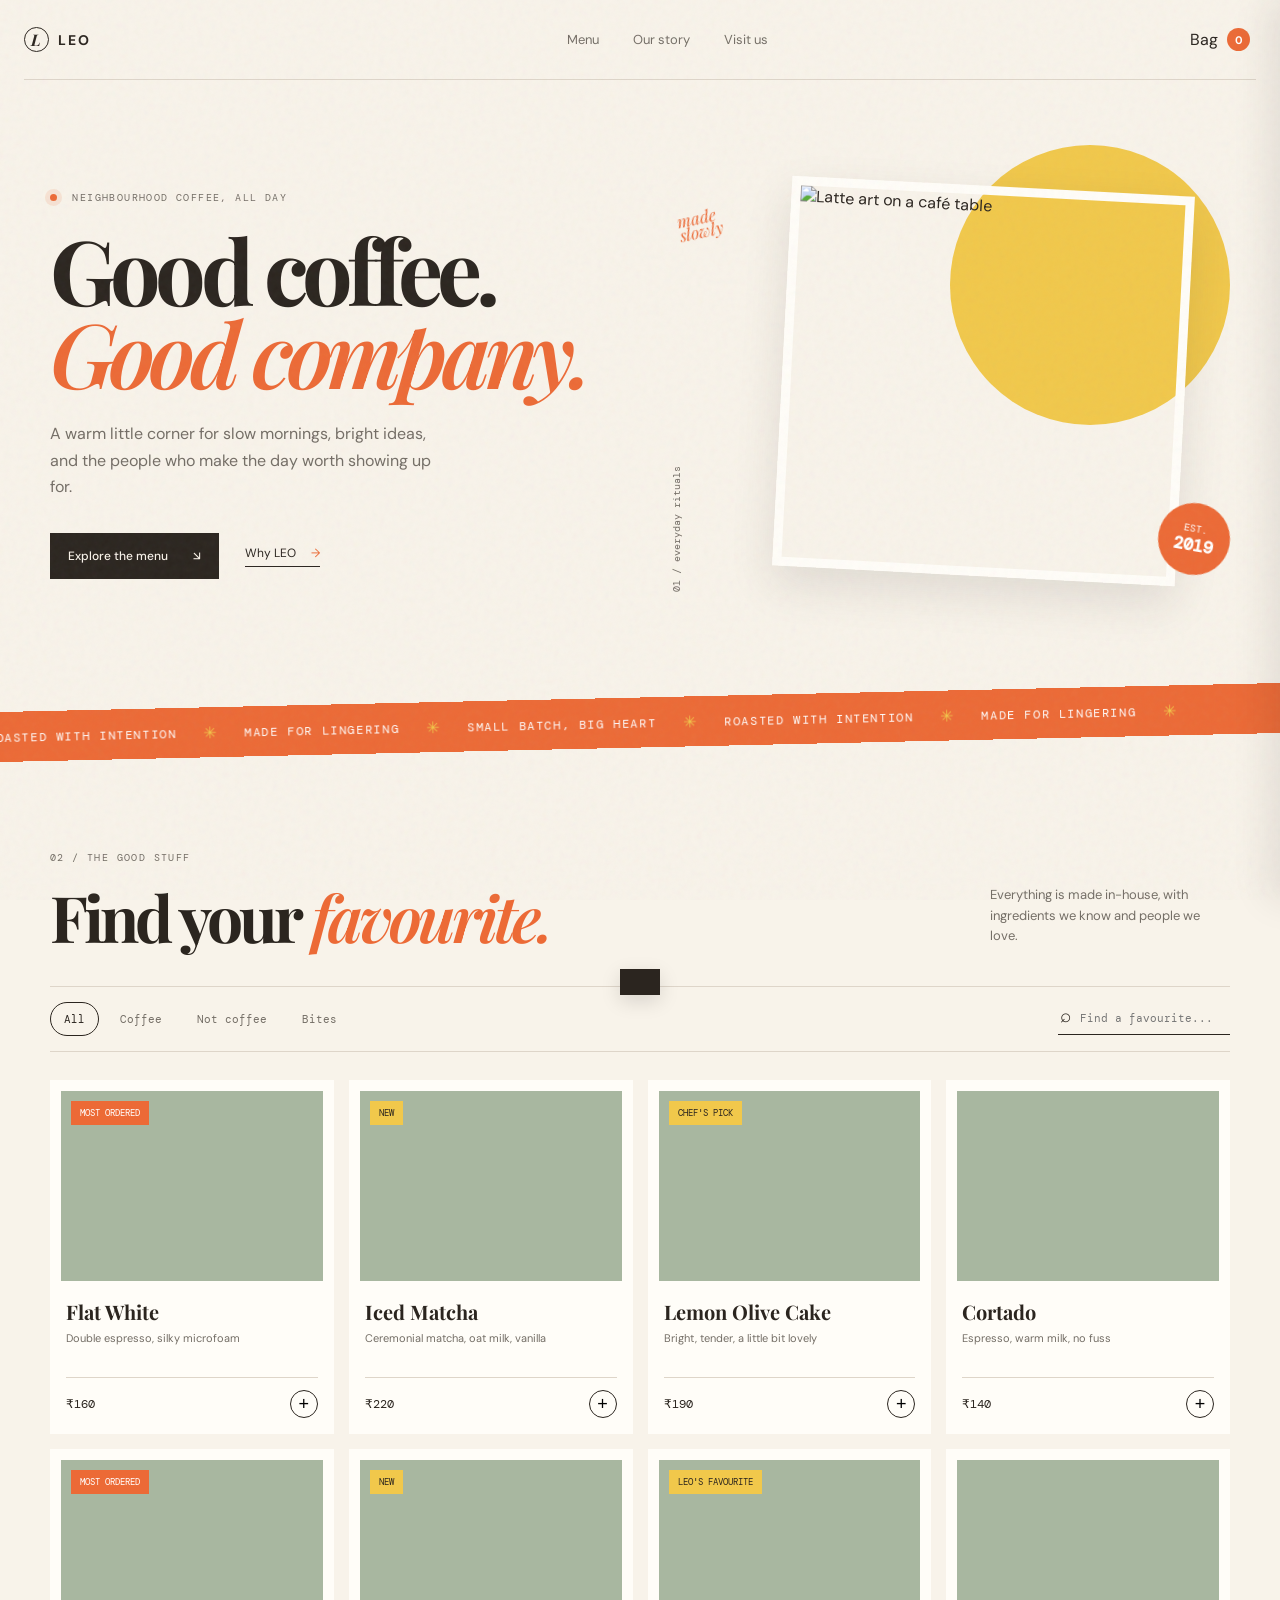
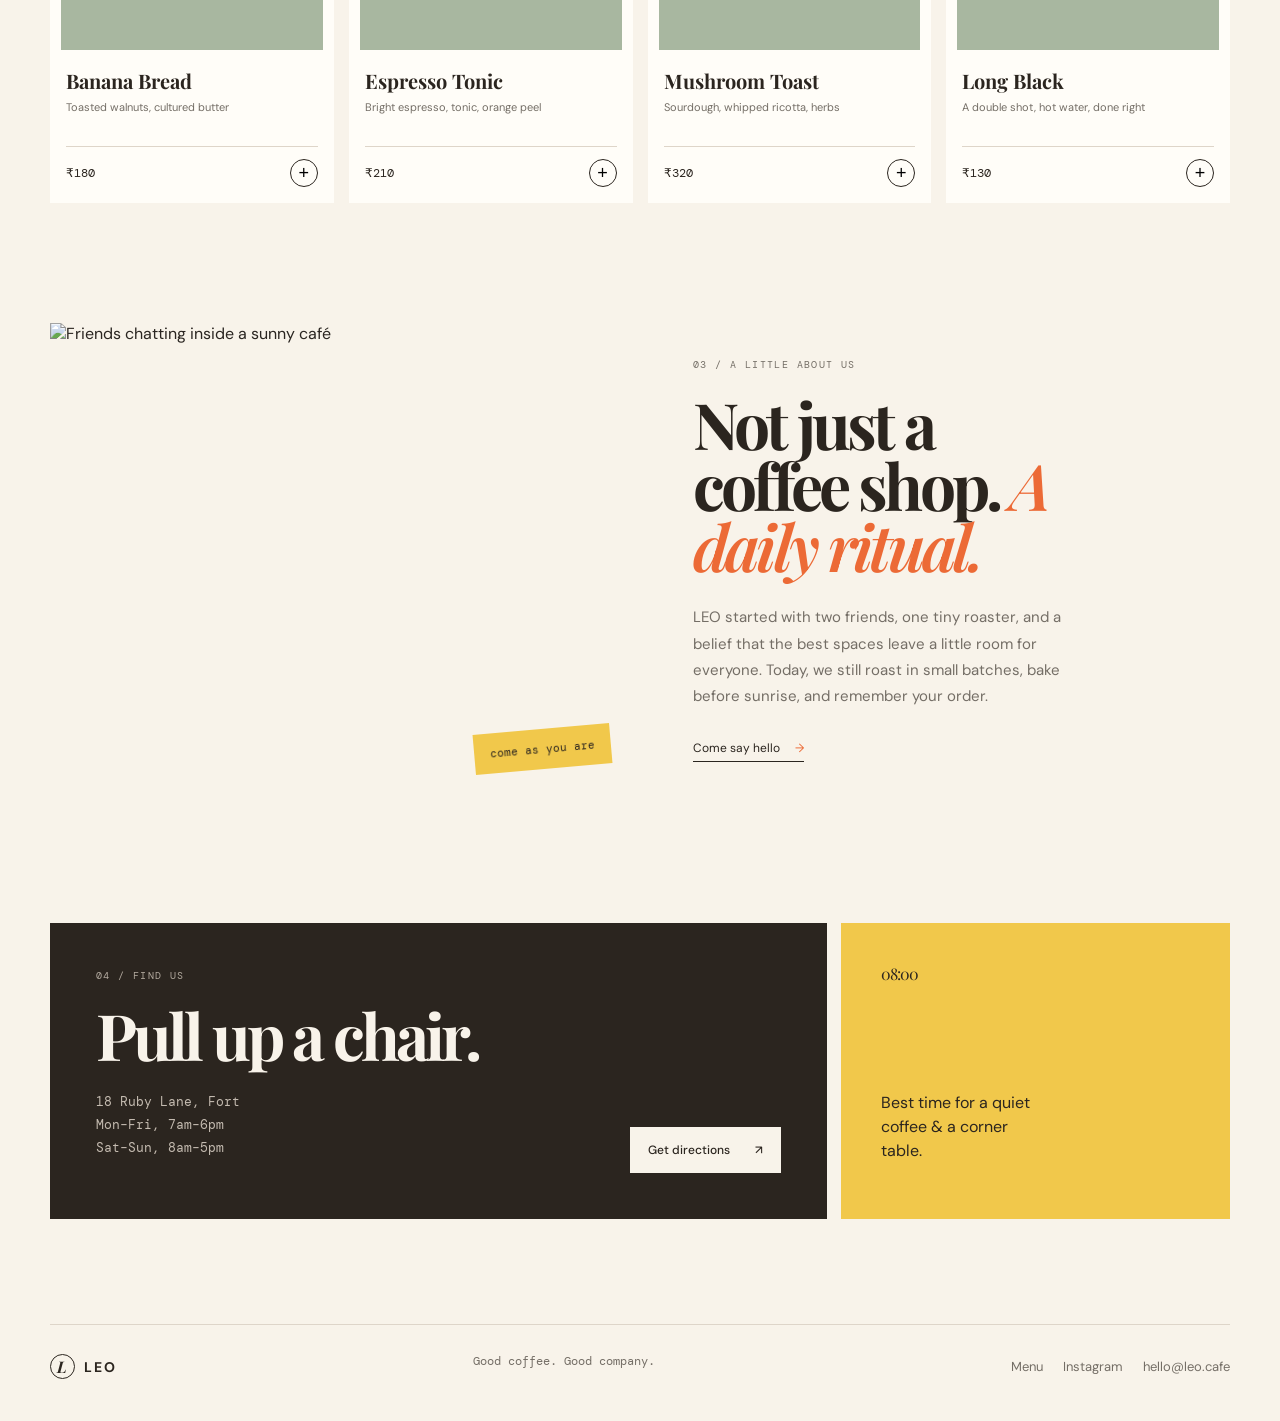
==== index.html @ 5a2927a9 "Build LEO cafe landing page" ====
<!doctype html>
<html lang="en">
<head>
  <meta charset="UTF-8" />
  <meta name="viewport" content="width=device-width, initial-scale=1.0" />
  <meta name="description" content="LEO — coffee, community, and well-made things." />
  <title>LEO — Coffee & good company</title>
  <link rel="preconnect" href="https://fonts.googleapis.com" />
  <link rel="preconnect" href="https://fonts.gstatic.com" crossorigin />
  <link href="https://fonts.googleapis.com/css2?family=DM+Mono:wght@400;500&family=DM+Sans:wght@400;500;600;700&family=Playfair+Display:wght@600;700;800&display=swap" rel="stylesheet" />
  <link rel="stylesheet" href="styles.css" />
</head>
<body>
  <div class="grain" aria-hidden="true"></div>
  <header class="site-header" id="top">
    <a class="brand" href="#top" aria-label="LEO home"><span class="brand-mark">L</span><span>LEO</span></a>
    <nav class="main-nav" aria-label="Main navigation">
      <a href="#menu">Menu</a><a href="#story">Our story</a><a href="#visit">Visit us</a>
    </nav>
    <button class="cart-button" id="cartButton" type="button" aria-label="Open order bag"><span>Bag</span><b id="cartCount">0</b></button>
  </header>

  <main>
    <section class="hero wrap">
      <div class="hero-copy reveal">
        <p class="eyebrow"><span class="pulse"></span> Neighbourhood coffee, all day</p>
        <h1>Good coffee.<br /><em>Good company.</em></h1>
        <p class="hero-intro">A warm little corner for slow mornings, bright ideas, and the people who make the day worth showing up for.</p>
        <div class="hero-actions"><a class="button button-dark" href="#menu">Explore the menu <span>↘</span></a><a class="text-link" href="#story">Why LEO <span>→</span></a></div>
      </div>
      <div class="hero-art reveal reveal-delay-1" aria-label="A latte and pastry at LEO">
        <div class="sun-disc"></div><div class="scribble scribble-one">made<br />slowly</div>
        <div class="hero-photo image-frame"><img src="https://images.unsplash.com/photo-1495474472287-4d71bcdd2085?auto=format&fit=crop&w=1000&q=85" alt="Latte art on a café table" /></div>
        <div class="hero-sticker">EST.<br /><strong>2019</strong></div>
        <div class="hero-caption">01 / everyday rituals</div>
      </div>
    </section>

    <section class="ticker" aria-label="LEO values"><div class="ticker-track"><span>Roasted with intention</span><i>✳</i><span>Made for lingering</span><i>✳</i><span>Small batch, big heart</span><i>✳</i><span>Roasted with intention</span><i>✳</i><span>Made for lingering</span><i>✳</i></div></section>

    <section class="menu-section wrap" id="menu">
      <div class="section-heading reveal"><div><p class="eyebrow">02 / The good stuff</p><h2>Find your <em>favourite.</em></h2></div><p class="section-note">Everything is made in-house, with ingredients we know and people we love.</p></div>
      <div class="menu-tools reveal reveal-delay-1"><div class="filters" role="group" aria-label="Filter menu"><button class="filter active" data-filter="all">All</button><button class="filter" data-filter="coffee">Coffee</button><button class="filter" data-filter="not-coffee">Not coffee</button><button class="filter" data-filter="bites">Bites</button></div><label class="search"><span>⌕</span><input id="searchInput" type="search" placeholder="Find a favourite..." aria-label="Search menu" /></label></div>
      <div class="menu-grid" id="menuGrid" aria-live="polite"></div>
      <div class="empty-state" id="emptyState" hidden><span>☕</span><h3>Nothing on that note.</h3><p>Try another search or browse everything.</p></div>
    </section>

    <section class="story wrap" id="story">
      <div class="story-photo reveal"><img src="https://images.unsplash.com/photo-1445116572660-236099ec97a0?auto=format&fit=crop&w=1200&q=85" alt="Friends chatting inside a sunny café" /><span class="photo-note">come as you are</span></div>
      <div class="story-copy reveal reveal-delay-1"><p class="eyebrow">03 / A little about us</p><h2>Not just a coffee shop. <em>A daily ritual.</em></h2><p>LEO started with two friends, one tiny roaster, and a belief that the best spaces leave a little room for everyone. Today, we still roast in small batches, bake before sunrise, and remember your order.</p><a class="text-link" href="#visit">Come say hello <span>→</span></a></div>
    </section>

    <section class="visit wrap" id="visit"><div class="visit-card reveal"><div><p class="eyebrow">04 / Find us</p><h2>Pull up a chair.</h2><p>18 Ruby Lane, Fort<br />Mon–Fri, 7am–6pm<br />Sat–Sun, 8am–5pm</p></div><a class="button button-light" href="https://maps.google.com" target="_blank" rel="noreferrer">Get directions <span>↗</span></a></div><div class="visit-aside reveal reveal-delay-1"><span class="big-number">08:00</span><p>Best time for a quiet coffee & a corner table.</p></div></section>
  </main>

  <footer class="site-footer wrap"><a class="brand" href="#top"><span class="brand-mark">L</span><span>LEO</span></a><p>Good coffee. Good company.</p><div class="footer-links"><a href="#menu">Menu</a><a href="#story">Instagram</a><a href="mailto:hello@leo.cafe">hello@leo.cafe</a></div></footer>

  <aside class="cart-drawer" id="cartDrawer" aria-label="Your order" aria-hidden="true"><div class="drawer-head"><div><p class="eyebrow">Your order</p><h2>Bag <span id="drawerCount">(0)</span></h2></div><button class="icon-button" id="closeCart" aria-label="Close order bag">×</button></div><div class="cart-items" id="cartItems"></div><div class="cart-empty" id="cartEmpty"><span>✦</span><p>Your bag is waiting<br />for something good.</p><a href="#menu" class="text-link" id="browseMenu">Browse menu →</a></div><div class="cart-footer" id="cartFooter"><div><span>Subtotal</span><strong id="cartTotal">₹0</strong></div><button class="button button-dark full" id="checkoutButton">Place demo order <span>→</span></button><small>Demo only — no payment will be taken.</small></div></aside><div class="overlay" id="overlay"></div><div class="toast" id="toast" role="status"></div>
  <script src="app.js"></script>
</body>
</html>
---- styles.css ----
:root{--ink:#2b251f;--cream:#f8f3ea;--paper:#fffdf8;--orange:#ec6a36;--yellow:#f1c84b;--sage:#a8b7a0;--muted:#746e66;--line:#ded5c9;--serif:'Playfair Display',Georgia,serif;--sans:'DM Sans',sans-serif;--mono:'DM Mono',monospace}*{box-sizing:border-box}html{scroll-behavior:smooth}body{margin:0;background:var(--cream);color:var(--ink);font-family:var(--sans);overflow-x:hidden}.grain{position:fixed;inset:0;pointer-events:none;opacity:.1;z-index:20;background-image:url("data:image/svg+xml,%3Csvg viewBox='0 0 180 180' xmlns='http://www.w3.org/2000/svg'%3E%3Cfilter id='n'%3E%3CfeTurbulence type='fractalNoise' baseFrequency='.8' numOctaves='4' stitchTiles='stitch'/%3E%3C/filter%3E%3Crect width='100%25' height='100%25' filter='url(%23n)' opacity='.45'/%3E%3C/svg%3E")}.wrap{width:min(1180px,calc(100% - 80px));margin:auto}.site-header{height:80px;width:min(1280px,calc(100% - 48px));margin:auto;display:flex;align-items:center;justify-content:space-between;border-bottom:1px solid var(--line);position:relative;z-index:2}.brand{display:flex;align-items:center;gap:9px;text-decoration:none;color:var(--ink);font-weight:700;letter-spacing:.13em;font-size:14px}.brand-mark{display:grid;place-items:center;border:1px solid var(--ink);width:25px;height:25px;border-radius:50%;font-family:var(--serif);font-size:16px;font-style:italic}.main-nav{display:flex;gap:34px;margin-left:60px}.main-nav a,.footer-links a{color:var(--muted);font-size:13px;text-decoration:none}.main-nav a:hover,.footer-links a:hover{color:var(--orange)}.cart-button{background:none;border:0;font:inherit;color:var(--ink);display:flex;gap:9px;align-items:center;cursor:pointer}.cart-button b{background:var(--orange);color:#fff;width:23px;height:23px;border-radius:50%;font-size:11px;display:grid;place-items:center}.hero{min-height:610px;display:grid;grid-template-columns:1fr 1fr;align-items:center;gap:60px}.eyebrow{font-family:var(--mono);font-size:10px;letter-spacing:.14em;text-transform:uppercase;color:var(--muted);margin:0 0 23px}.pulse{display:inline-block;width:7px;height:7px;background:var(--orange);border-radius:50%;margin-right:8px;box-shadow:0 0 0 5px rgba(236,106,54,.12);animation:pulse 2s infinite}@keyframes pulse{50%{box-shadow:0 0 0 8px rgba(236,106,54,0)}}h1,h2,h3,p{margin-top:0}h1{font-family:var(--serif);font-weight:700;font-size:clamp(60px,7vw,98px);line-height:.93;letter-spacing:-.065em;margin-bottom:28px}h1 em,h2 em{color:var(--orange);font-weight:600}.hero-intro{font-size:16px;line-height:1.65;max-width:390px;color:var(--muted);margin-bottom:33px}.hero-actions{display:flex;align-items:center;gap:26px}.button{display:inline-flex;align-items:center;justify-content:space-between;gap:25px;border:0;text-decoration:none;cursor:pointer;padding:15px 18px;font:500 12px var(--sans);transition:transform .25s,box-shadow .25s}.button:hover{transform:translateY(-3px);box-shadow:0 8px 20px #2b251f22}.button-dark{background:var(--ink);color:var(--cream)}.button-light{background:var(--cream);color:var(--ink)}.text-link{color:var(--ink);font-size:12px;text-decoration:none;border-bottom:1px solid var(--ink);padding-bottom:5px}.text-link span{margin-left:12px;color:var(--orange)}.hero-art{height:470px;position:relative}.hero-photo{width:72%;height:390px;position:absolute;right:8%;top:36px;transform:rotate(3deg)}.image-frame{overflow:hidden;border:9px solid var(--paper);box-shadow:0 18px 45px #2b251f1d}.image-frame img,.story-photo img{width:100%;height:100%;display:block;object-fit:cover}.sun-disc{position:absolute;width:280px;height:280px;background:var(--yellow);border-radius:50%;top:-5px;right:0}.hero-sticker{position:absolute;right:0;bottom:45px;background:var(--orange);color:#fff;padding:20px 16px;border-radius:50%;font:10px var(--mono);text-align:center;transform:rotate(10deg);line-height:1.2}.hero-sticker strong{font-size:17px}.hero-caption{position:absolute;bottom:15px;left:0;font:10px var(--mono);color:var(--muted);transform:rotate(-90deg);transform-origin:left top}.scribble{font-family:var(--serif);font-style:italic;color:var(--orange);font-size:17px;line-height:.85;position:absolute;left:8px;top:60px;z-index:1;transform:rotate(-12deg)}.ticker{overflow:hidden;background:var(--orange);color:#fff;padding:14px 0;transform:rotate(-1.3deg) scale(1.02);margin:8px 0 104px}.ticker-track{white-space:nowrap;display:flex;align-items:center;gap:26px;width:max-content;animation:marquee 35s linear infinite;font:12px var(--mono);text-transform:uppercase;letter-spacing:.12em}@keyframes marquee{to{transform:translateX(-50%)}}.ticker i{font-style:normal;color:var(--yellow);font-size:16px}.menu-section{padding-bottom:120px}.section-heading{display:flex;justify-content:space-between;align-items:end;margin-bottom:38px}.section-heading h2,.story-copy h2,.visit-card h2{font-family:var(--serif);font-size:clamp(40px,5vw,66px);letter-spacing:-.06em;line-height:.95;margin:0}.section-note{width:240px;color:var(--muted);font-size:13px;line-height:1.55;margin:0 0 2px}.menu-tools{display:flex;align-items:center;justify-content:space-between;border-top:1px solid var(--line);border-bottom:1px solid var(--line);padding:15px 0;margin-bottom:28px}.filters{display:flex;gap:7px;flex-wrap:wrap}.filter{border:1px solid transparent;background:transparent;padding:9px 13px;color:var(--muted);font:11px var(--mono);cursor:pointer}.filter.active,.filter:hover{border-color:var(--ink);color:var(--ink);border-radius:30px}.search{border-bottom:1px solid var(--ink);padding:8px 2px;display:flex;gap:7px}.search span{font-size:19px;line-height:12px}.search input{border:0;outline:0;background:transparent;font:11px var(--mono);width:150px}.menu-grid{display:grid;grid-template-columns:repeat(4,1fr);gap:15px}.menu-card{background:var(--paper);padding:11px;position:relative;transition:transform .25s,box-shadow .25s;animation:cardIn .45s both}.menu-card:hover{transform:translateY(-7px);box-shadow:0 15px 28px #2b251f12}@keyframes cardIn{from{opacity:0;transform:translateY(10px)}to{opacity:1;transform:none}}.card-image{height:190px;overflow:hidden;position:relative;background:var(--sage)}.card-image img{width:100%;height:100%;object-fit:cover;transition:transform .5s}.menu-card:hover .card-image img{transform:scale(1.06)}.tag{position:absolute;top:10px;left:10px;background:var(--yellow);padding:6px 9px;font:9px var(--mono);text-transform:uppercase}.tag.orange{background:var(--orange);color:#fff}.card-details{padding:17px 5px 5px}.card-details h3{font-family:var(--serif);font-size:20px;margin-bottom:6px}.card-details p{font-size:11px;color:var(--muted);min-height:32px;margin-bottom:14px;line-height:1.4}.card-bottom{display:flex;align-items:center;justify-content:space-between;border-top:1px solid var(--line);padding-top:12px}.price{font:12px var(--mono)}.add-button{border:1px solid var(--ink);border-radius:50%;background:transparent;width:28px;height:28px;cursor:pointer;font-size:18px;line-height:1;transition:background .2s,color .2s}.add-button:hover{background:var(--ink);color:var(--cream)}.empty-state{text-align:center;padding:60px;color:var(--muted)}.empty-state span{font-size:24px}.empty-state h3{font:25px var(--serif);color:var(--ink);margin:10px}.story{display:grid;grid-template-columns:1fr 1fr;gap:9%;align-items:center;padding-bottom:130px}.story-photo{height:470px;position:relative}.story-photo img{filter:saturate(.75)}.photo-note{position:absolute;bottom:24px;right:-24px;background:var(--yellow);padding:13px 16px;font:11px var(--mono);transform:rotate(-5deg)}.story-copy{max-width:400px}.story-copy h2{margin-bottom:28px}.story-copy>p:not(.eyebrow){color:var(--muted);line-height:1.75;font-size:15px;margin-bottom:27px}.visit{display:grid;grid-template-columns:2fr 1fr;gap:14px;padding-bottom:105px}.visit-card{background:var(--ink);color:var(--cream);padding:46px;display:flex;justify-content:space-between;align-items:end;min-height:280px}.visit-card .eyebrow{color:#b3aa9f}.visit-card h2{margin-bottom:24px}.visit-card p:not(.eyebrow){font:13px var(--mono);line-height:1.8;color:#c4bbb0}.visit-aside{background:var(--yellow);padding:40px;display:flex;flex-direction:column;justify-content:space-between}.big-number{font:clamp(40px,5vw,66px);font-family:var(--serif);letter-spacing:-.06em}.visit-aside p{font:13px;line-height:1.5;max-width:170px}.site-footer{border-top:1px solid var(--line);padding:28px 0 40px;display:flex;align-items:center;justify-content:space-between}.site-footer p{font:12px var(--mono);color:var(--muted)}.footer-links{display:flex;gap:20px}.cart-drawer{position:fixed;z-index:30;right:0;top:0;height:100vh;width:min(420px,100%);background:var(--paper);padding:35px;transform:translateX(100%);transition:transform .4s cubic-bezier(.2,.8,.2,1);box-shadow:-12px 0 35px #2b251f18;display:flex;flex-direction:column}.cart-drawer.open{transform:none}.overlay{position:fixed;inset:0;background:#2b251f88;z-index:29;opacity:0;pointer-events:none;transition:opacity .3s}.overlay.open{opacity:1;pointer-events:auto}.drawer-head{display:flex;justify-content:space-between;border-bottom:1px solid var(--line);padding-bottom:20px}.drawer-head .eyebrow{margin-bottom:8px}.drawer-head h2{font:32px var(--serif);margin:0}.drawer-head h2 span{font:11px var(--mono);color:var(--muted)}.icon-button{border:0;background:none;font-size:30px;cursor:pointer;color:var(--ink);align-self:start}.cart-items{overflow:auto}.cart-line{display:grid;grid-template-columns:1fr auto auto;gap:12px;align-items:center;padding:18px 0;border-bottom:1px solid var(--line)}.cart-line strong{font:16px var(--serif)}.cart-line small{display:block;color:var(--muted);font-size:11px;margin-top:3px}.qty{display:flex;align-items:center;gap:7px}.qty button{border:1px solid var(--line);background:none;border-radius:50%;width:22px;height:22px;cursor:pointer}.cart-empty{margin:auto;text-align:center;color:var(--muted);font-size:14px;line-height:1.6}.cart-empty span{font-size:30px;color:var(--orange)}.cart-footer{border-top:1px solid var(--line);padding-top:19px}.cart-footer>div{display:flex;justify-content:space-between;margin-bottom:17px;font-size:13px}.cart-footer strong{font:20px var(--serif)}.full{width:100%;margin-bottom:10px}.cart-footer small{display:block;text-align:center;color:var(--muted);font-size:10px}.toast{position:fixed;z-index:50;bottom:25px;left:50%;background:var(--ink);color:var(--cream);padding:13px 20px;font-size:12px;transform:translate(-50%,120px);transition:transform .35s;box-shadow:0 6px 20px #0002}.toast.show{transform:translate(-50%,0)}.reveal{opacity:0;transform:translateY(22px);animation:reveal .8s forwards}.reveal-delay-1{animation-delay:.16s}@keyframes reveal{to{opacity:1;transform:none}}
@media(max-width:800px){.wrap{width:min(100% - 36px,600px)}.site-header{width:calc(100% - 36px);height:68px}.main-nav{display:none}.hero{display:block;padding-top:70px;min-height:auto}.hero-copy{margin-bottom:55px}.hero-art{height:400px}.hero-photo{height:330px;width:78%;right:8%}.sun-disc{width:220px;height:220px}.ticker{margin:50px 0 70px}.section-heading{display:block}.section-note{margin-top:20px;width:auto}.menu-tools{display:block}.search{margin-top:15px;width:max-content}.menu-grid{grid-template-columns:repeat(2,1fr)}.card-image{height:145px}.story{display:flex;flex-direction:column;padding-bottom:80px;gap:40px}.story-photo{width:100%;height:370px}.story-copy{max-width:none}.visit{display:block;padding-bottom:70px}.visit-card{min-height:300px;padding:30px;display:block}.visit-card .button{margin-top:26px}.visit-aside{min-height:180px}.site-footer{display:grid;gap:20px}.footer-links{flex-wrap:wrap}.cart-drawer{padding:25px}.section-heading h2{font-size:48px}}
@media(max-width:460px){h1{font-size:58px}.hero-art{height:330px}.hero-photo{height:270px}.menu-grid{gap:9px}.menu-card{padding:7px}.card-image{height:125px}.card-details{padding:13px 3px 3px}.card-details h3{font-size:17px}.card-details p{font-size:10px}.filter{padding:7px 9px}.visit-card{padding:25px}.site-footer p{order:3}}
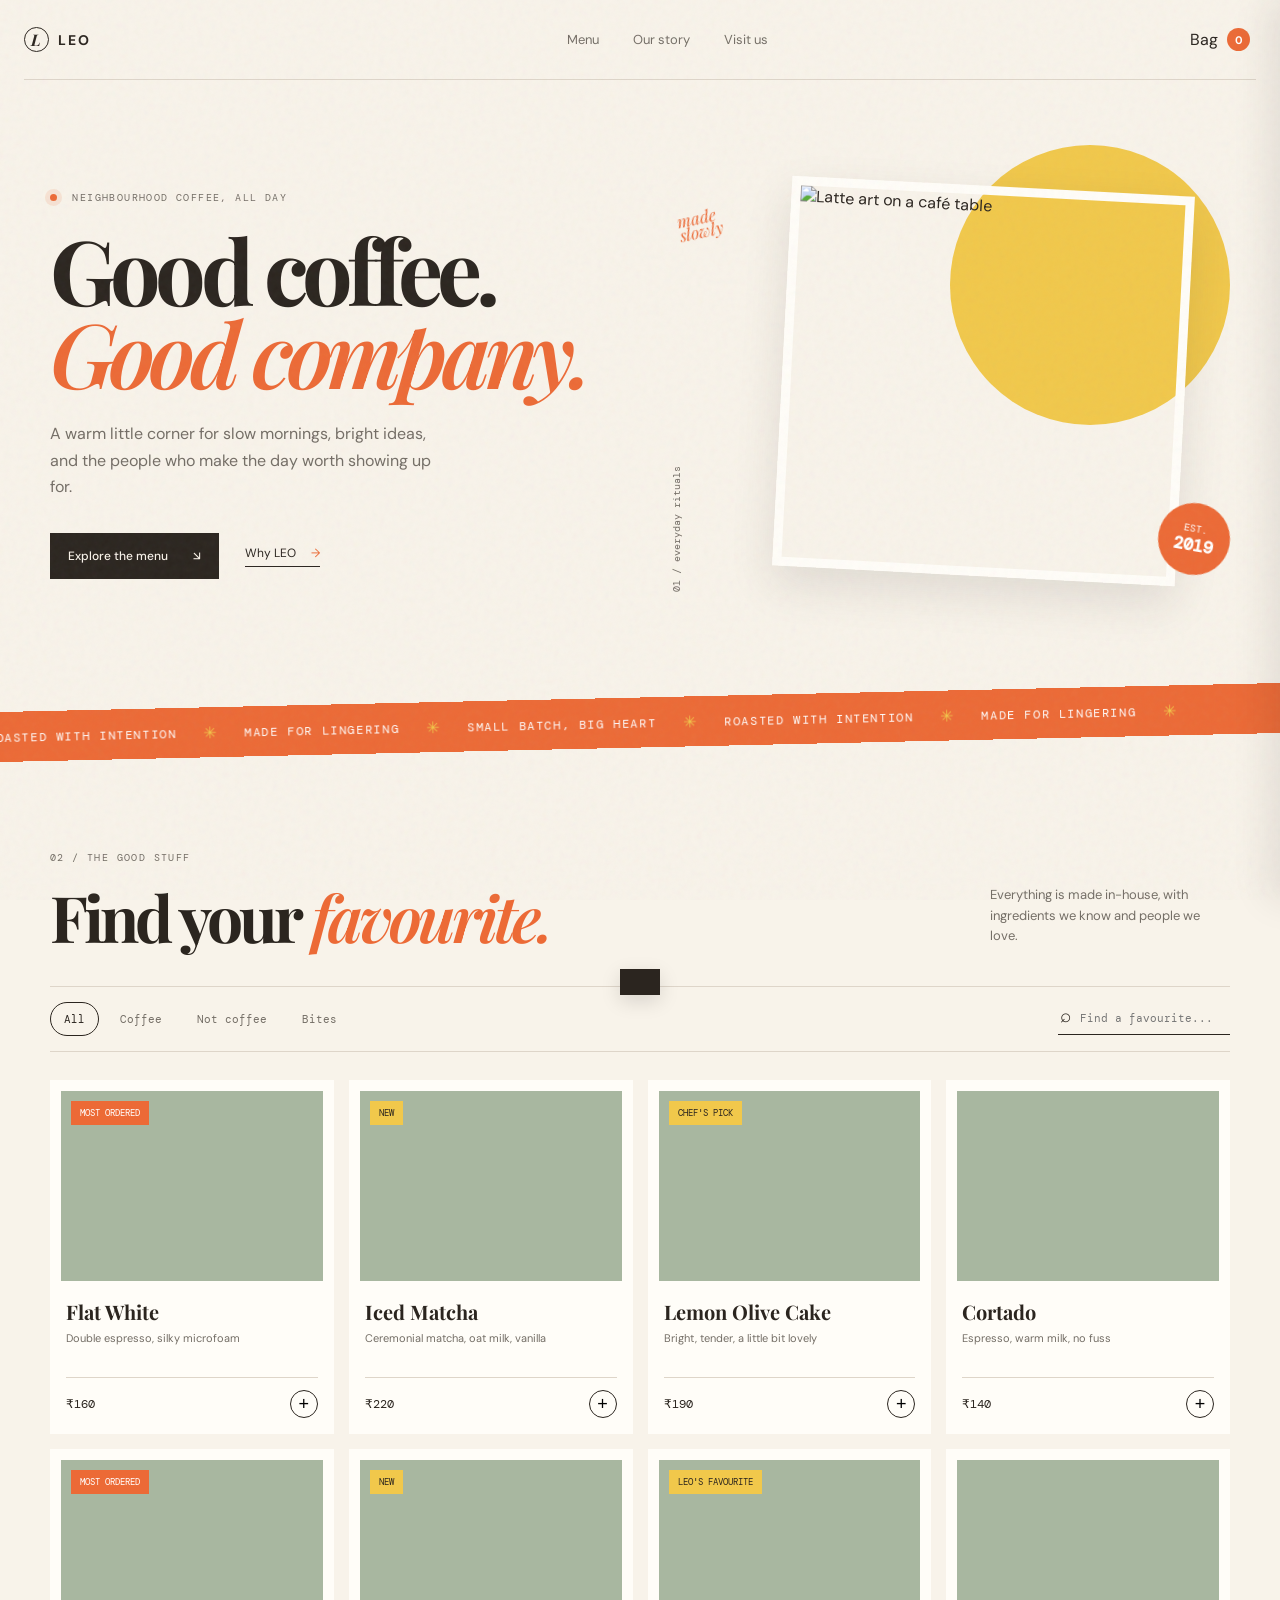
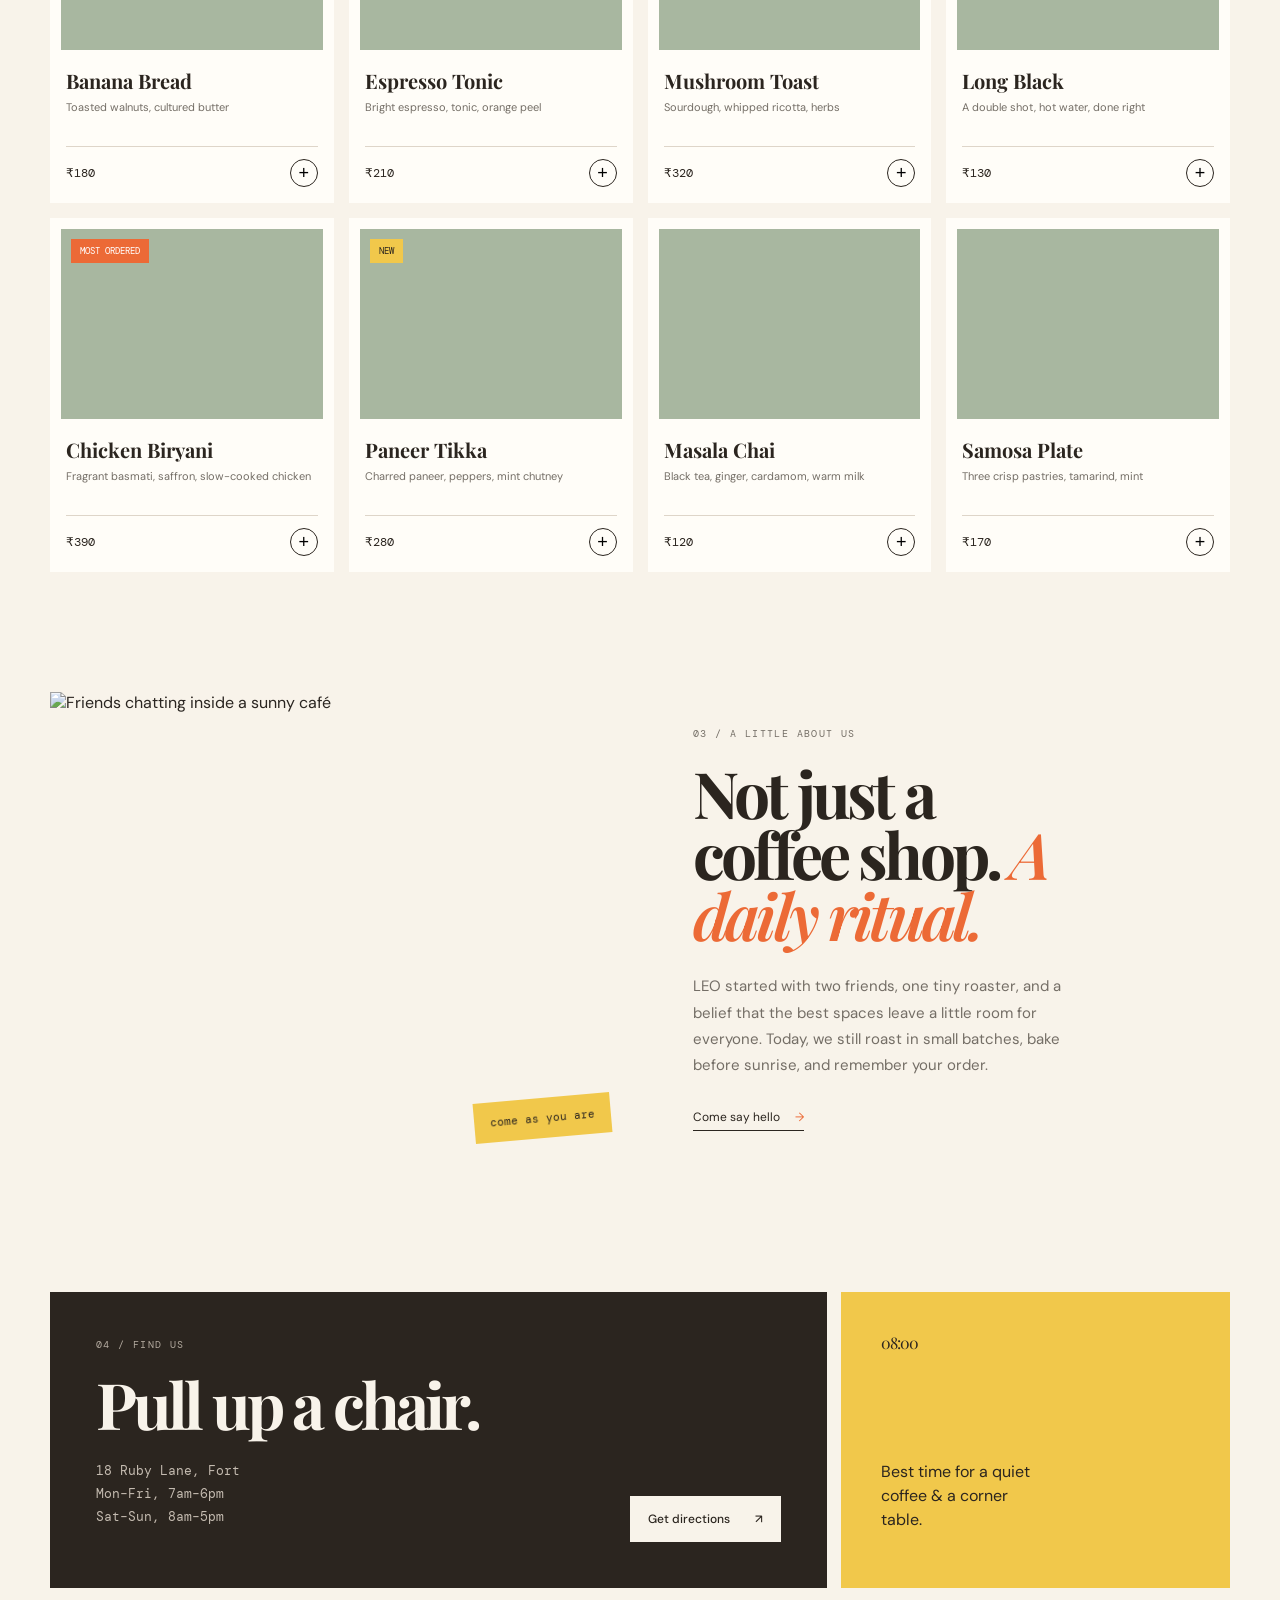
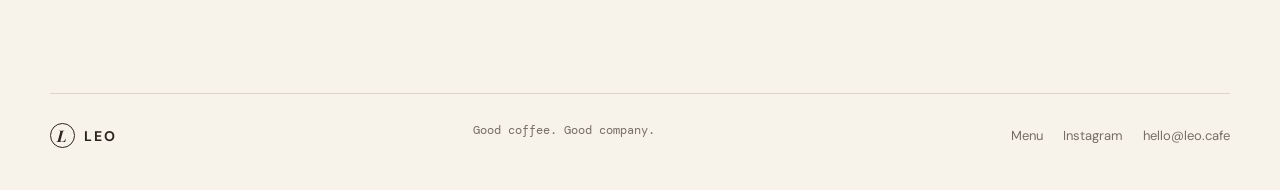
==== commit b10b8dba: "Add biryani menu and checkout demo" ====
--- a/index.html
+++ b/index.html
@@ -55,7 +55,7 @@
 
   <footer class="site-footer wrap"><a class="brand" href="#top"><span class="brand-mark">L</span><span>LEO</span></a><p>Good coffee. Good company.</p><div class="footer-links"><a href="#menu">Menu</a><a href="#story">Instagram</a><a href="mailto:hello@leo.cafe">hello@leo.cafe</a></div></footer>
 
-  <aside class="cart-drawer" id="cartDrawer" aria-label="Your order" aria-hidden="true"><div class="drawer-head"><div><p class="eyebrow">Your order</p><h2>Bag <span id="drawerCount">(0)</span></h2></div><button class="icon-button" id="closeCart" aria-label="Close order bag">×</button></div><div class="cart-items" id="cartItems"></div><div class="cart-empty" id="cartEmpty"><span>✦</span><p>Your bag is waiting<br />for something good.</p><a href="#menu" class="text-link" id="browseMenu">Browse menu →</a></div><div class="cart-footer" id="cartFooter"><div><span>Subtotal</span><strong id="cartTotal">₹0</strong></div><button class="button button-dark full" id="checkoutButton">Place demo order <span>→</span></button><small>Demo only — no payment will be taken.</small></div></aside><div class="overlay" id="overlay"></div><div class="toast" id="toast" role="status"></div>
+  <aside class="cart-drawer" id="cartDrawer" aria-label="Your order" aria-hidden="true"><div class="drawer-head"><div><p class="eyebrow">Your order</p><h2>Bag <span id="drawerCount">(0)</span></h2></div><button class="icon-button" id="closeCart" aria-label="Close order bag">×</button></div><div class="cart-items" id="cartItems"></div><div class="cart-empty" id="cartEmpty"><span>✦</span><p>Your bag is waiting<br />for something good.</p><a href="#menu" class="text-link" id="browseMenu">Browse menu →</a></div><form class="cart-footer" id="cartFooter"><div><span>Subtotal</span><strong id="cartTotal">₹0</strong></div><div class="checkout-fields"><label>Full name<input id="customerName" name="name" autocomplete="name" required placeholder="Your name" /></label><label>Phone number<input id="customerPhone" name="phone" type="tel" autocomplete="tel" required placeholder="10-digit number" pattern="[0-9 +()-]{10,}" /></label><label>Order type<select id="orderType" name="orderType"><option>Pickup at LEO</option><option>Local delivery</option></select></label><label>Payment method<select id="paymentMethod" name="paymentMethod"><option>Demo card payment</option><option>UPI demo</option><option>Pay at counter</option></select></label></div><button class="button button-dark full" id="checkoutButton" type="submit">Continue to payment <span>→</span></button><small>Demo checkout — no real payment is taken from this static preview.</small></form></aside><div class="overlay" id="overlay"></div><div class="toast" id="toast" role="status"></div>
   <script src="app.js"></script>
 </body>
 </html>
--- a/styles.css
+++ b/styles.css
@@ -1,3 +1,5 @@
 :root{--ink:#2b251f;--cream:#f8f3ea;--paper:#fffdf8;--orange:#ec6a36;--yellow:#f1c84b;--sage:#a8b7a0;--muted:#746e66;--line:#ded5c9;--serif:'Playfair Display',Georgia,serif;--sans:'DM Sans',sans-serif;--mono:'DM Mono',monospace}*{box-sizing:border-box}html{scroll-behavior:smooth}body{margin:0;background:var(--cream);color:var(--ink);font-family:var(--sans);overflow-x:hidden}.grain{position:fixed;inset:0;pointer-events:none;opacity:.1;z-index:20;background-image:url("data:image/svg+xml,%3Csvg viewBox='0 0 180 180' xmlns='http://www.w3.org/2000/svg'%3E%3Cfilter id='n'%3E%3CfeTurbulence type='fractalNoise' baseFrequency='.8' numOctaves='4' stitchTiles='stitch'/%3E%3C/filter%3E%3Crect width='100%25' height='100%25' filter='url(%23n)' opacity='.45'/%3E%3C/svg%3E")}.wrap{width:min(1180px,calc(100% - 80px));margin:auto}.site-header{height:80px;width:min(1280px,calc(100% - 48px));margin:auto;display:flex;align-items:center;justify-content:space-between;border-bottom:1px solid var(--line);position:relative;z-index:2}.brand{display:flex;align-items:center;gap:9px;text-decoration:none;color:var(--ink);font-weight:700;letter-spacing:.13em;font-size:14px}.brand-mark{display:grid;place-items:center;border:1px solid var(--ink);width:25px;height:25px;border-radius:50%;font-family:var(--serif);font-size:16px;font-style:italic}.main-nav{display:flex;gap:34px;margin-left:60px}.main-nav a,.footer-links a{color:var(--muted);font-size:13px;text-decoration:none}.main-nav a:hover,.footer-links a:hover{color:var(--orange)}.cart-button{background:none;border:0;font:inherit;color:var(--ink);display:flex;gap:9px;align-items:center;cursor:pointer}.cart-button b{background:var(--orange);color:#fff;width:23px;height:23px;border-radius:50%;font-size:11px;display:grid;place-items:center}.hero{min-height:610px;display:grid;grid-template-columns:1fr 1fr;align-items:center;gap:60px}.eyebrow{font-family:var(--mono);font-size:10px;letter-spacing:.14em;text-transform:uppercase;color:var(--muted);margin:0 0 23px}.pulse{display:inline-block;width:7px;height:7px;background:var(--orange);border-radius:50%;margin-right:8px;box-shadow:0 0 0 5px rgba(236,106,54,.12);animation:pulse 2s infinite}@keyframes pulse{50%{box-shadow:0 0 0 8px rgba(236,106,54,0)}}h1,h2,h3,p{margin-top:0}h1{font-family:var(--serif);font-weight:700;font-size:clamp(60px,7vw,98px);line-height:.93;letter-spacing:-.065em;margin-bottom:28px}h1 em,h2 em{color:var(--orange);font-weight:600}.hero-intro{font-size:16px;line-height:1.65;max-width:390px;color:var(--muted);margin-bottom:33px}.hero-actions{display:flex;align-items:center;gap:26px}.button{display:inline-flex;align-items:center;justify-content:space-between;gap:25px;border:0;text-decoration:none;cursor:pointer;padding:15px 18px;font:500 12px var(--sans);transition:transform .25s,box-shadow .25s}.button:hover{transform:translateY(-3px);box-shadow:0 8px 20px #2b251f22}.button-dark{background:var(--ink);color:var(--cream)}.button-light{background:var(--cream);color:var(--ink)}.text-link{color:var(--ink);font-size:12px;text-decoration:none;border-bottom:1px solid var(--ink);padding-bottom:5px}.text-link span{margin-left:12px;color:var(--orange)}.hero-art{height:470px;position:relative}.hero-photo{width:72%;height:390px;position:absolute;right:8%;top:36px;transform:rotate(3deg)}.image-frame{overflow:hidden;border:9px solid var(--paper);box-shadow:0 18px 45px #2b251f1d}.image-frame img,.story-photo img{width:100%;height:100%;display:block;object-fit:cover}.sun-disc{position:absolute;width:280px;height:280px;background:var(--yellow);border-radius:50%;top:-5px;right:0}.hero-sticker{position:absolute;right:0;bottom:45px;background:var(--orange);color:#fff;padding:20px 16px;border-radius:50%;font:10px var(--mono);text-align:center;transform:rotate(10deg);line-height:1.2}.hero-sticker strong{font-size:17px}.hero-caption{position:absolute;bottom:15px;left:0;font:10px var(--mono);color:var(--muted);transform:rotate(-90deg);transform-origin:left top}.scribble{font-family:var(--serif);font-style:italic;color:var(--orange);font-size:17px;line-height:.85;position:absolute;left:8px;top:60px;z-index:1;transform:rotate(-12deg)}.ticker{overflow:hidden;background:var(--orange);color:#fff;padding:14px 0;transform:rotate(-1.3deg) scale(1.02);margin:8px 0 104px}.ticker-track{white-space:nowrap;display:flex;align-items:center;gap:26px;width:max-content;animation:marquee 35s linear infinite;font:12px var(--mono);text-transform:uppercase;letter-spacing:.12em}@keyframes marquee{to{transform:translateX(-50%)}}.ticker i{font-style:normal;color:var(--yellow);font-size:16px}.menu-section{padding-bottom:120px}.section-heading{display:flex;justify-content:space-between;align-items:end;margin-bottom:38px}.section-heading h2,.story-copy h2,.visit-card h2{font-family:var(--serif);font-size:clamp(40px,5vw,66px);letter-spacing:-.06em;line-height:.95;margin:0}.section-note{width:240px;color:var(--muted);font-size:13px;line-height:1.55;margin:0 0 2px}.menu-tools{display:flex;align-items:center;justify-content:space-between;border-top:1px solid var(--line);border-bottom:1px solid var(--line);padding:15px 0;margin-bottom:28px}.filters{display:flex;gap:7px;flex-wrap:wrap}.filter{border:1px solid transparent;background:transparent;padding:9px 13px;color:var(--muted);font:11px var(--mono);cursor:pointer}.filter.active,.filter:hover{border-color:var(--ink);color:var(--ink);border-radius:30px}.search{border-bottom:1px solid var(--ink);padding:8px 2px;display:flex;gap:7px}.search span{font-size:19px;line-height:12px}.search input{border:0;outline:0;background:transparent;font:11px var(--mono);width:150px}.menu-grid{display:grid;grid-template-columns:repeat(4,1fr);gap:15px}.menu-card{background:var(--paper);padding:11px;position:relative;transition:transform .25s,box-shadow .25s;animation:cardIn .45s both}.menu-card:hover{transform:translateY(-7px);box-shadow:0 15px 28px #2b251f12}@keyframes cardIn{from{opacity:0;transform:translateY(10px)}to{opacity:1;transform:none}}.card-image{height:190px;overflow:hidden;position:relative;background:var(--sage)}.card-image img{width:100%;height:100%;object-fit:cover;transition:transform .5s}.menu-card:hover .card-image img{transform:scale(1.06)}.tag{position:absolute;top:10px;left:10px;background:var(--yellow);padding:6px 9px;font:9px var(--mono);text-transform:uppercase}.tag.orange{background:var(--orange);color:#fff}.card-details{padding:17px 5px 5px}.card-details h3{font-family:var(--serif);font-size:20px;margin-bottom:6px}.card-details p{font-size:11px;color:var(--muted);min-height:32px;margin-bottom:14px;line-height:1.4}.card-bottom{display:flex;align-items:center;justify-content:space-between;border-top:1px solid var(--line);padding-top:12px}.price{font:12px var(--mono)}.add-button{border:1px solid var(--ink);border-radius:50%;background:transparent;width:28px;height:28px;cursor:pointer;font-size:18px;line-height:1;transition:background .2s,color .2s}.add-button:hover{background:var(--ink);color:var(--cream)}.empty-state{text-align:center;padding:60px;color:var(--muted)}.empty-state span{font-size:24px}.empty-state h3{font:25px var(--serif);color:var(--ink);margin:10px}.story{display:grid;grid-template-columns:1fr 1fr;gap:9%;align-items:center;padding-bottom:130px}.story-photo{height:470px;position:relative}.story-photo img{filter:saturate(.75)}.photo-note{position:absolute;bottom:24px;right:-24px;background:var(--yellow);padding:13px 16px;font:11px var(--mono);transform:rotate(-5deg)}.story-copy{max-width:400px}.story-copy h2{margin-bottom:28px}.story-copy>p:not(.eyebrow){color:var(--muted);line-height:1.75;font-size:15px;margin-bottom:27px}.visit{display:grid;grid-template-columns:2fr 1fr;gap:14px;padding-bottom:105px}.visit-card{background:var(--ink);color:var(--cream);padding:46px;display:flex;justify-content:space-between;align-items:end;min-height:280px}.visit-card .eyebrow{color:#b3aa9f}.visit-card h2{margin-bottom:24px}.visit-card p:not(.eyebrow){font:13px var(--mono);line-height:1.8;color:#c4bbb0}.visit-aside{background:var(--yellow);padding:40px;display:flex;flex-direction:column;justify-content:space-between}.big-number{font:clamp(40px,5vw,66px);font-family:var(--serif);letter-spacing:-.06em}.visit-aside p{font:13px;line-height:1.5;max-width:170px}.site-footer{border-top:1px solid var(--line);padding:28px 0 40px;display:flex;align-items:center;justify-content:space-between}.site-footer p{font:12px var(--mono);color:var(--muted)}.footer-links{display:flex;gap:20px}.cart-drawer{position:fixed;z-index:30;right:0;top:0;height:100vh;width:min(420px,100%);background:var(--paper);padding:35px;transform:translateX(100%);transition:transform .4s cubic-bezier(.2,.8,.2,1);box-shadow:-12px 0 35px #2b251f18;display:flex;flex-direction:column}.cart-drawer.open{transform:none}.overlay{position:fixed;inset:0;background:#2b251f88;z-index:29;opacity:0;pointer-events:none;transition:opacity .3s}.overlay.open{opacity:1;pointer-events:auto}.drawer-head{display:flex;justify-content:space-between;border-bottom:1px solid var(--line);padding-bottom:20px}.drawer-head .eyebrow{margin-bottom:8px}.drawer-head h2{font:32px var(--serif);margin:0}.drawer-head h2 span{font:11px var(--mono);color:var(--muted)}.icon-button{border:0;background:none;font-size:30px;cursor:pointer;color:var(--ink);align-self:start}.cart-items{overflow:auto}.cart-line{display:grid;grid-template-columns:1fr auto auto;gap:12px;align-items:center;padding:18px 0;border-bottom:1px solid var(--line)}.cart-line strong{font:16px var(--serif)}.cart-line small{display:block;color:var(--muted);font-size:11px;margin-top:3px}.qty{display:flex;align-items:center;gap:7px}.qty button{border:1px solid var(--line);background:none;border-radius:50%;width:22px;height:22px;cursor:pointer}.cart-empty{margin:auto;text-align:center;color:var(--muted);font-size:14px;line-height:1.6}.cart-empty span{font-size:30px;color:var(--orange)}.cart-footer{border-top:1px solid var(--line);padding-top:19px}.cart-footer>div{display:flex;justify-content:space-between;margin-bottom:17px;font-size:13px}.cart-footer strong{font:20px var(--serif)}.full{width:100%;margin-bottom:10px}.cart-footer small{display:block;text-align:center;color:var(--muted);font-size:10px}.toast{position:fixed;z-index:50;bottom:25px;left:50%;background:var(--ink);color:var(--cream);padding:13px 20px;font-size:12px;transform:translate(-50%,120px);transition:transform .35s;box-shadow:0 6px 20px #0002}.toast.show{transform:translate(-50%,0)}.reveal{opacity:0;transform:translateY(22px);animation:reveal .8s forwards}.reveal-delay-1{animation-delay:.16s}@keyframes reveal{to{opacity:1;transform:none}}
 @media(max-width:800px){.wrap{width:min(100% - 36px,600px)}.site-header{width:calc(100% - 36px);height:68px}.main-nav{display:none}.hero{display:block;padding-top:70px;min-height:auto}.hero-copy{margin-bottom:55px}.hero-art{height:400px}.hero-photo{height:330px;width:78%;right:8%}.sun-disc{width:220px;height:220px}.ticker{margin:50px 0 70px}.section-heading{display:block}.section-note{margin-top:20px;width:auto}.menu-tools{display:block}.search{margin-top:15px;width:max-content}.menu-grid{grid-template-columns:repeat(2,1fr)}.card-image{height:145px}.story{display:flex;flex-direction:column;padding-bottom:80px;gap:40px}.story-photo{width:100%;height:370px}.story-copy{max-width:none}.visit{display:block;padding-bottom:70px}.visit-card{min-height:300px;padding:30px;display:block}.visit-card .button{margin-top:26px}.visit-aside{min-height:180px}.site-footer{display:grid;gap:20px}.footer-links{flex-wrap:wrap}.cart-drawer{padding:25px}.section-heading h2{font-size:48px}}
 @media(max-width:460px){h1{font-size:58px}.hero-art{height:330px}.hero-photo{height:270px}.menu-grid{gap:9px}.menu-card{padding:7px}.card-image{height:125px}.card-details{padding:13px 3px 3px}.card-details h3{font-size:17px}.card-details p{font-size:10px}.filter{padding:7px 9px}.visit-card{padding:25px}.site-footer p{order:3}}
+/* Checkout form additions */
+.checkout-fields{display:grid;grid-template-columns:1fr 1fr;gap:10px;margin-bottom:16px}.checkout-fields label{font:10px var(--mono);color:var(--muted)}.checkout-fields input,.checkout-fields select{display:block;width:100%;margin-top:5px;border:1px solid var(--line);background:var(--cream);padding:10px 8px;color:var(--ink);font:11px var(--sans);outline-color:var(--orange)}.cart-footer>div:first-child{display:flex;justify-content:space-between;margin-bottom:17px;font-size:13px}
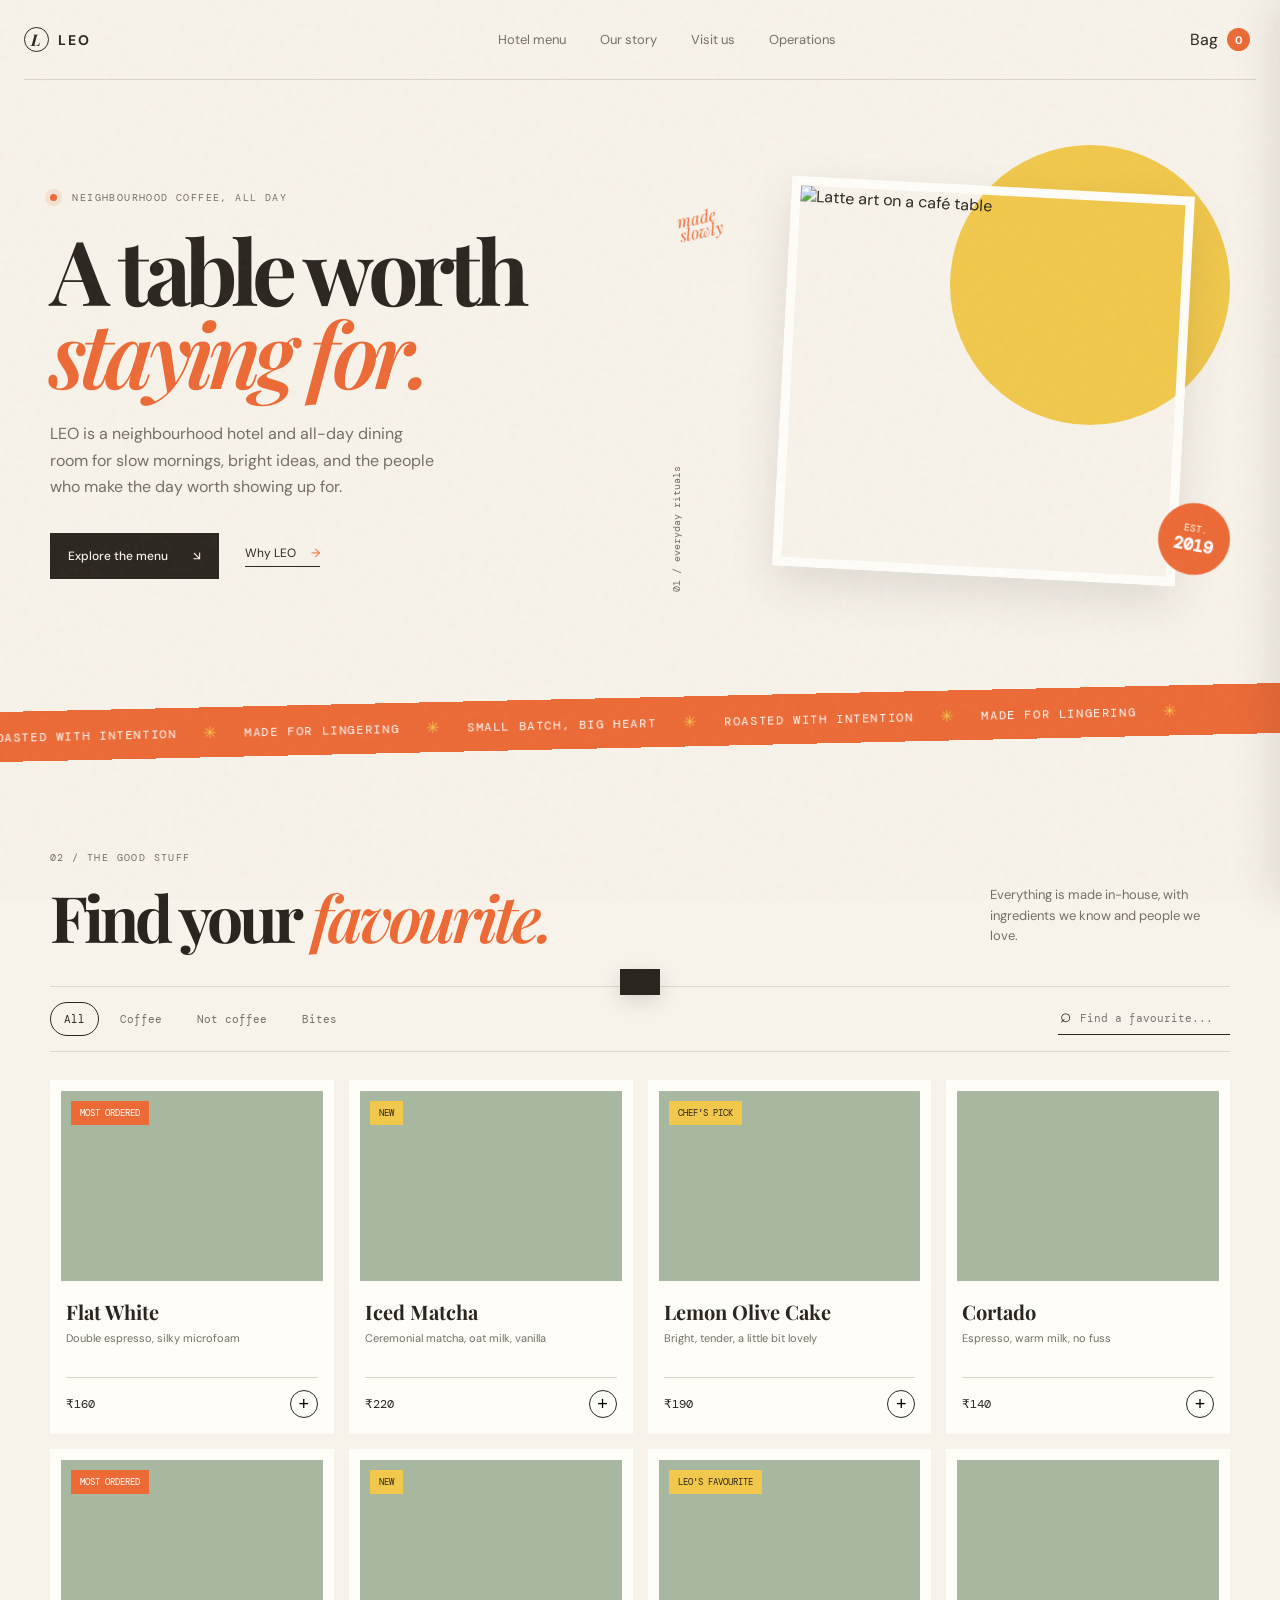
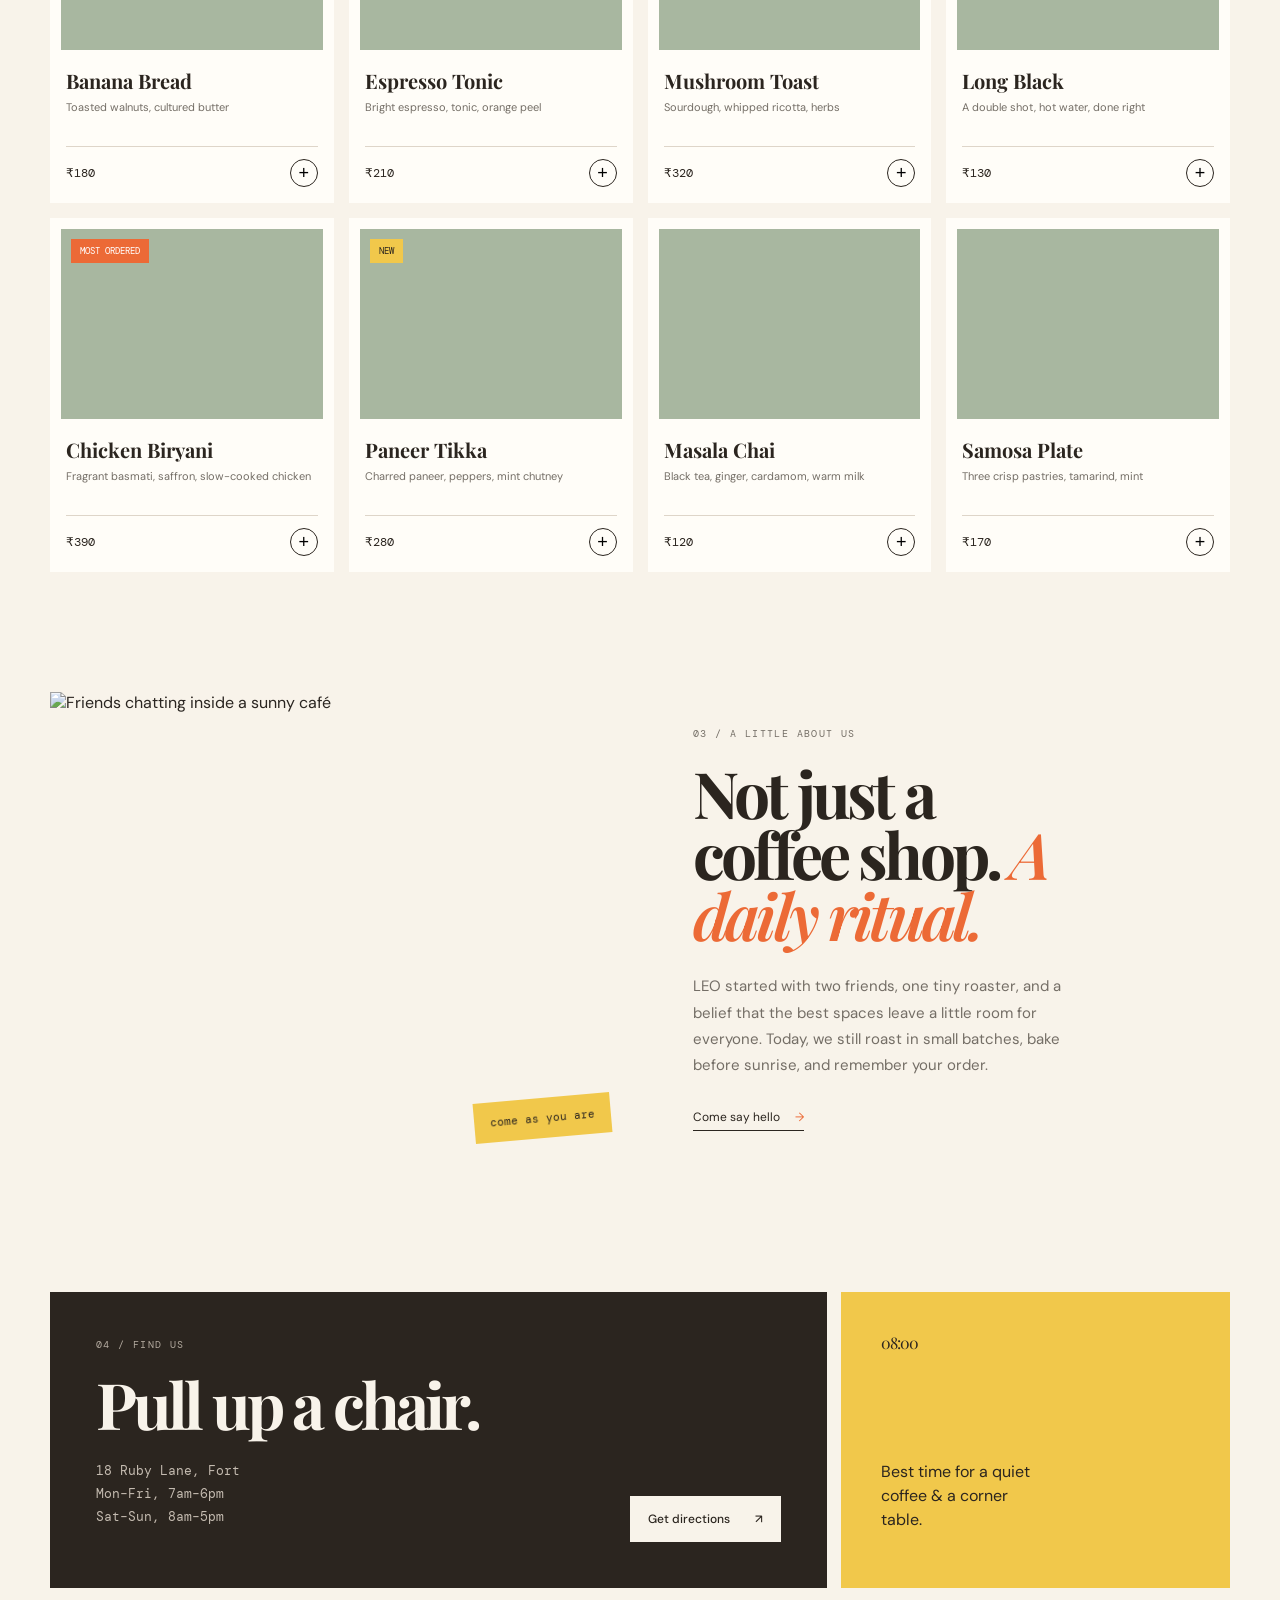
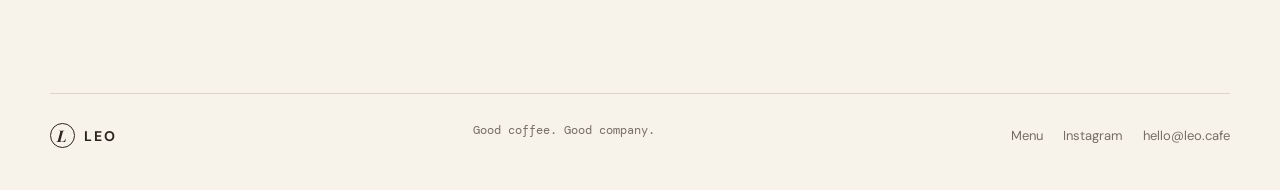
==== commit 0567bc04: "Add hotel menu QR ordering and operations pages" ====
--- a/index.html
+++ b/index.html
@@ -15,7 +15,7 @@
   <header class="site-header" id="top">
     <a class="brand" href="#top" aria-label="LEO home"><span class="brand-mark">L</span><span>LEO</span></a>
     <nav class="main-nav" aria-label="Main navigation">
-      <a href="#menu">Menu</a><a href="#story">Our story</a><a href="#visit">Visit us</a>
+      <a href="menu.html">Hotel menu</a><a href="#story">Our story</a><a href="#visit">Visit us</a><a href="admin.html">Operations</a>
     </nav>
     <button class="cart-button" id="cartButton" type="button" aria-label="Open order bag"><span>Bag</span><b id="cartCount">0</b></button>
   </header>
@@ -24,9 +24,9 @@
     <section class="hero wrap">
       <div class="hero-copy reveal">
         <p class="eyebrow"><span class="pulse"></span> Neighbourhood coffee, all day</p>
-        <h1>Good coffee.<br /><em>Good company.</em></h1>
-        <p class="hero-intro">A warm little corner for slow mornings, bright ideas, and the people who make the day worth showing up for.</p>
-        <div class="hero-actions"><a class="button button-dark" href="#menu">Explore the menu <span>↘</span></a><a class="text-link" href="#story">Why LEO <span>→</span></a></div>
+        <h1>A table worth<br /><em>staying for.</em></h1>
+        <p class="hero-intro">LEO is a neighbourhood hotel and all-day dining room for slow mornings, bright ideas, and the people who make the day worth showing up for.</p>
+        <div class="hero-actions"><a class="button button-dark" href="menu.html">Explore the menu <span>↘</span></a><a class="text-link" href="#story">Why LEO <span>→</span></a></div>
       </div>
       <div class="hero-art reveal reveal-delay-1" aria-label="A latte and pastry at LEO">
         <div class="sun-disc"></div><div class="scribble scribble-one">made<br />slowly</div>
